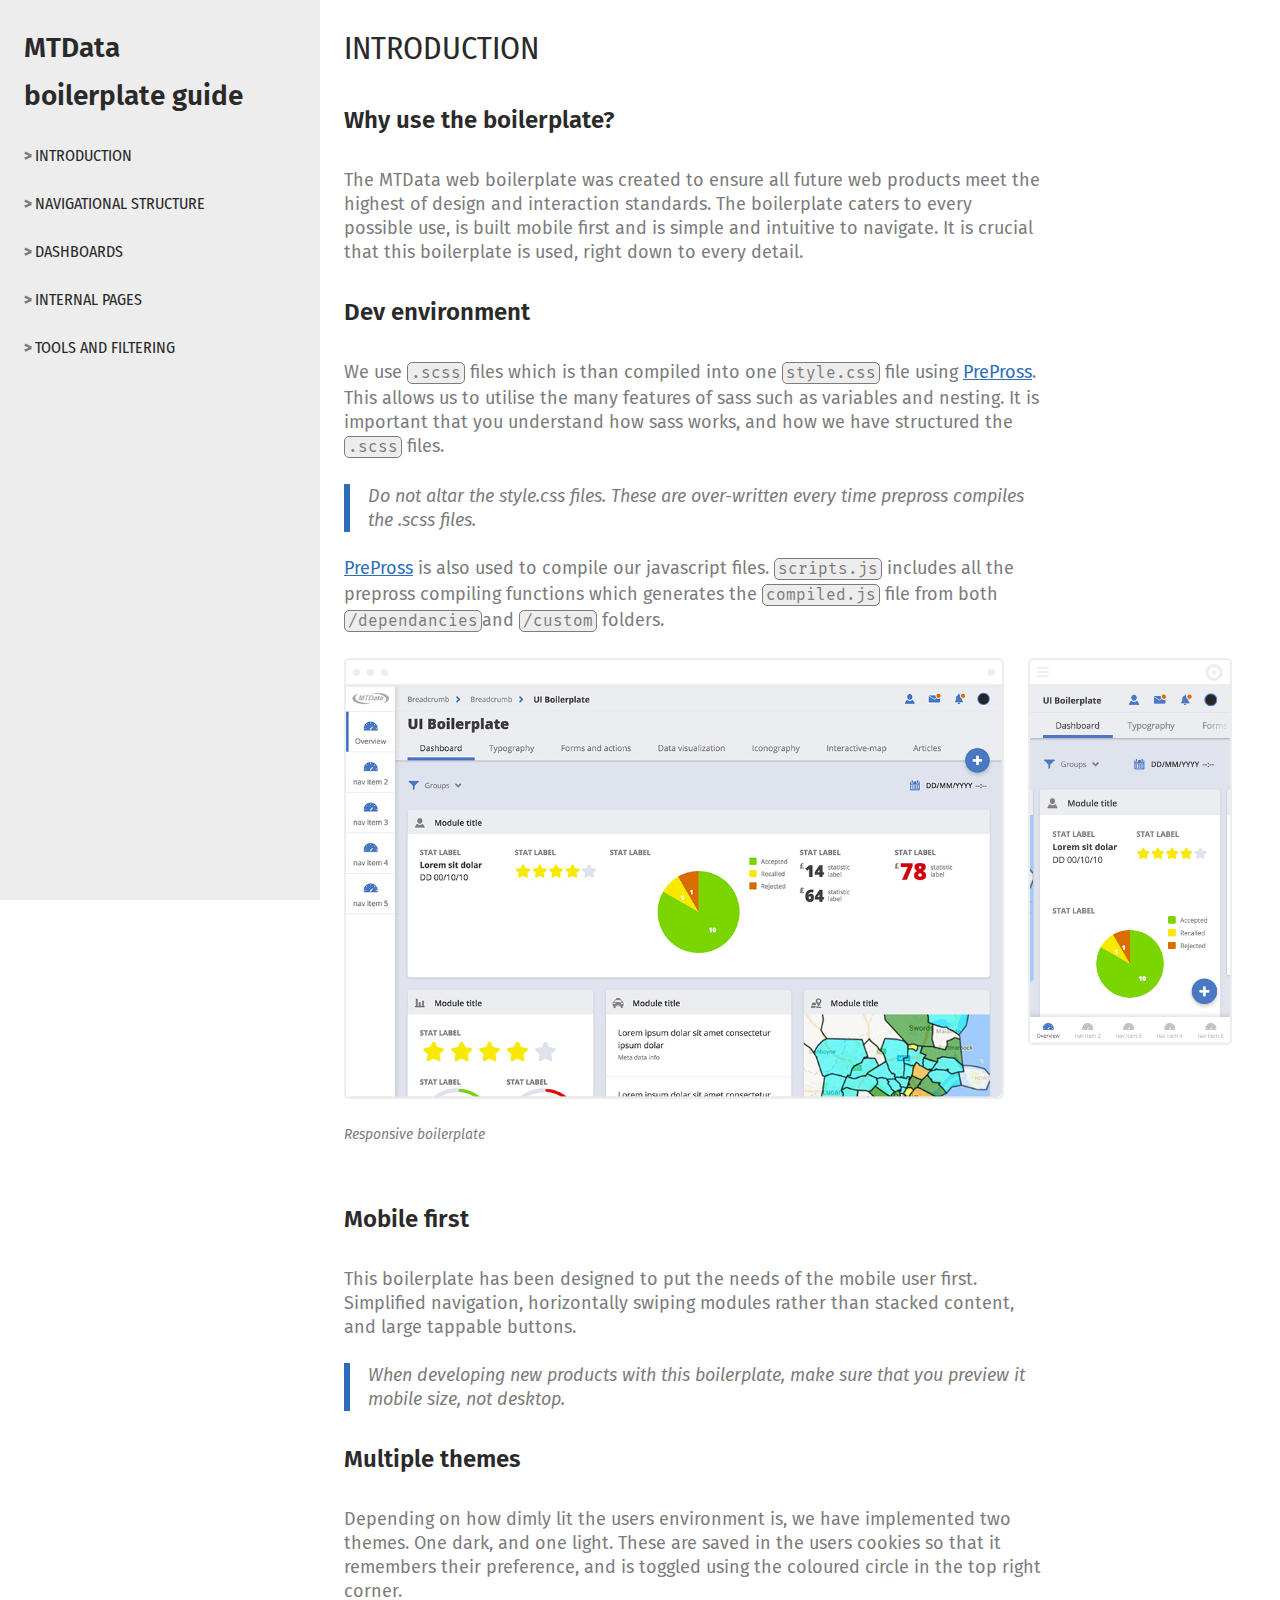
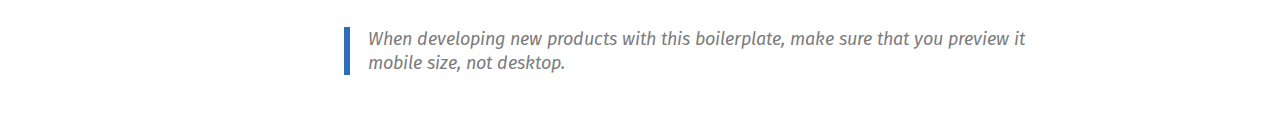
==== guide/index.html @ 8027a51e "added style guide" ====
<!DOCTYPE html>
<html lang="en">

<!--
_____________________________________________________________________________________________
  ______________    __________     ______          ______            www.toddpadwick.co.uk
 /\_____   _____\  /\    __   \   /\    __   \    /\    __  \
 \/_____/\   \ /   \ \   \ \   \  \ \   \ \    \  \ \   \ \   \
        \ \   \     \ \   \ \   \  \ \   \ \    \  \ \   \ \   \
         \ \   \     \ \   \_\   \  \ \   \_\   /   \ \   \ \  /
          \ \___\     \ \_________\  \ \_______/     \ \______/
           \/___/      \/_________/   \/______/       \______/
      _________     __________    ______         ___   __   ___   ___     ________     ___  __
     /\    __   \  /\    __   \  /\    __   \   /\  \ |  \ |  |  /\  \   /\   _   \   /\  \| |
     \ \   \__\  \ \ \   \__\  \ \ \   \ \    \ \ \  \|   \|  |  \ \  \  \ \  \ \__\  \ \    |
      \ \   \____/  \ \    __   \ \ \   \ \    \ \ \          |   \ \  \  \ \  \/ _/_  \ \    \_
       \ \   \__/    \ \   \ \   \ \ \   \_\   /  \ \         |    \ \  \  \ \  \_\  \  \ \  \\  \
        \ \___\       \ \___\ \___\ \ \_______/    \ \__^__^__|     \ \__\  \ \_______\  \ \__\ \__\
         \/___/        \/___/ /___/  \/______/      \__^__^__/       \___/   \/_______/   \/__/ /__/
          ___________________________________________________________________________________________
-->

	<head>
		<!-- META TAGS -->
		<meta http-equiv="Content-Type" content="text/html; charset=UTF-8" />
		<meta http-equiv="X-UA-Compatible" content="IE=7; IE=8; IE=9; IE=edge"/>
		<meta name="viewport" content="width=device-width, initial-scale=1.0, maximum-scale=1.0, user-scalable=no"/>
		<!-- END META TAGS -->

		<title>Guide: How to use the MTData web boilerplate</title>

		<!-- FONT LINKS-->
		<link href="https://fonts.googleapis.com/css?family=Fira+Mono|Fira+Sans+Condensed:500|Fira+Sans:400,400i,700" rel="stylesheet">

		<!-- END FONT LINKS-->

		<!-- CSS STYLESHEETS -->
		<link href="css/style.css" rel="stylesheet" type="text/css" />
		<!-- END CSS STYLESHEETS -->


		<!-- JAVASCRIPT -->
	</head>

	<body>
		<div class="sidenav">
			<h1>MTData boilerplate&nbsp;guide</h1>
			<ul class="nav">
				<li>
					<a href="#introduction"></a>
				</li>
				<li>
					<a href="#navigational-structure"></a>
				</li>
				<li>
					<a href="#dashboards"></a>
				</li>
				<li>
					<a href="#internal-pages"></a>
				</li>
				<li>
					<a href="#tools-and-filtering"></a>
				</li>
			</ul>
		</div><!-- sidenav -->
		<div class="content">

			<h2>Introduction</h2>
			<h3>Why use the boilerplate?</h3>
			<p>
				The MTData web boilerplate was created to ensure all future web products meet the highest of design and interaction standards. The boilerplate caters to every possible use, is built mobile first and is simple and intuitive to navigate. It is crucial that this boilerplate is used, right down to every detail.
			</p>
			<h3>
				Dev environment
			</h3>
			<p>
				We use <span class="code">.scss</span> files which is than compiled into one <span class="code">style.css</span> file using <a href="https://prepros.io/">PrePross</a>. This allows us to utilise the many features of sass such as variables and nesting. It is important that you understand how sass works, and how we have structured the <span class="code">.scss</span> files. 
			</p>
			<p class="important">
				Do not altar the style.css files. These are over-written every time prepross compiles the .scss files. 
			</p>
			<p>
				<a href="https://prepros.io/">PrePross</a> is also used to compile our javascript files. <span class="code">scripts.js</span> includes all the prepross compiling functions which generates the <span class="code">compiled.js</span> file from both <span class="code">/dependancies</span>and <span class="code">/custom</span> folders.
			</p>

			<div class="browsers">
				<div class="browser-ui">
					<img src="screens/dashboard-light-desktop.jpg" alt="">
				</div><!-- browser-ui -->
				<div class="browser-ui mobile">
					<img src="screens/dashboard-light-mobile.jpg" alt="">
				</div><!-- browser-ui -->
				<p class="small">Responsive boilerplate</p>
			</div><!-- browsers -->

			<h3>Mobile first</h3>
			<p>
				This boilerplate has been designed to put the needs of the mobile user first. Simplified navigation, horizontally swiping modules rather than stacked content, and large tappable buttons.
			</p>
			<p class="important">
				When developing new products with this boilerplate, make sure that you preview it mobile size, not desktop.
			</p>


			<h3>Multiple themes</h3>
			<p>
				Depending on how dimly lit the users environment is, we have implemented two themes. One dark, and one light. These are saved in the users cookies so that it remembers their preference, and is toggled using the coloured circle in the top right corner.
			</p>
			<p class="important">
				When developing new products with this boilerplate, make sure that you preview it mobile size, not desktop.
			</p>


			
		</div><!-- content -->
	</body>
	<!-- JAVASCRIPT -->
	<!-- JAVASCRIPT -->
		<script src="js/jquery.min.js"></script>
		<script src="js/hashchange.js"></script>
		<script src="js/main.js"></script>
	<!-- JAVASCRIPT -->

</html>
---- guide/css/style.css ----
@charset "UTF-8";a,abbr,acronym,address,applet,article,aside,audio,b,big,blockquote,body,canvas,caption,center,cite,code,dd,del,details,dfn,div,dl,dt,em,embed,fieldset,figcaption,figure,footer,form,h1,h2,h3,h4,h5,h6,header,hgroup,html,i,iframe,img,ins,kbd,label,legend,li,mark,menu,nav,object,ol,output,p,pre,q,ruby,s,samp,section,small,span,strike,strong,sub,summary,sup,table,tbody,td,tfoot,th,thead,time,tr,tt,u,ul,var,video{margin:0;padding:0;border:0;font-size:100%;font:inherit;vertical-align:baseline}article,aside,details,figcaption,figure,footer,header,hgroup,menu,nav,section{display:block}body{line-height:1}ol,ul{list-style:none}blockquote,q{quotes:none}blockquote:after,blockquote:before,q:after,q:before{content:'';content:none}table{border-collapse:collapse;border-spacing:0}*{-webkit-box-sizing:border-box;-moz-box-sizing:border-box;box-sizing:border-box}a,a:link{text-decoration:none}*,body,html{font-family:"Fira Sans", sans-serif}p{font-size:18px;line-height:24px;color:#7C7C7C;font-weight:400;margin:0 0 24px 0}p.small{font-size:14px;line-height:24px;font-style:italic}p strong{font-weight:bolder}h3{font-size:24px;line-height:48px;color:#2A2A2A;font-weight:600;margin:0 0 24px 0}h2{font-family:"Fira Sans Condensed", sans-serif;font-size:32px;line-height:48px;text-transform:uppercase;color:#2A2A2A;margin:0 0 24px 0}h1{font-size:28px;line-height:48px;color:#2A2A2A;margin:0 0 24px 0;font-weight:600}h1,h2,h3,h4,p{max-width:700px}a:link{text-decoration:none;color:inherit}.important{display:block;padding:0 0 0 24px;font-style:italic;position:relative}.important:before{position:absolute;left:0;top:0;bottom:0;width:6px;height:100%;display:block;content:"";background-color:#2C6EBB}.code{font-family:"Fira Mono", monospace!important;font-style:regular;background-color:#EDEDED;border:1px solid #7C7C7C;border-radius:5px;font-size:16px}span.code{display:inline-block;padding:0 3px;line-height:20px;margin:2px 0}p.code{display:block;padding:12px}p a:link{font-weight:400;text-decoration:underline;color:#2C6EBB}a.linkTo{font-weight:600;text-decoration:underline;color:#2C6EBB;line-height:48px}.browsers{margin:0 0 24px 0}.browsers:after{content:"";display:table;clear:both}.browser-ui{float:left;border:2px solid #EDEDED;width:calc(75% - 24px);display:block;padding-top:24px;border-radius:5px;position:relative;margin:0 24px 24px 0}.browser-ui img{width:100%;display:block;border-top:2px solid #EDEDED;border-bottom-left-radius:5px;border-bottom-right-radius:5px}.browser-ui:before{position:absolute;top:0;left:6px;content:"• • •";font-size:24px;line-height:24px;font-weight:900;color:#EDEDED;display:inline-block}.browser-ui:after{position:absolute;top:0;right:6px;content:"•";font-size:24px;line-height:24px;font-weight:900;color:#EDEDED;display:inline-block}.browser-ui.mobile{width:calc(25% - 24px)}.browser-ui.mobile:before{content:"≡"}.browser-ui.mobile:after{content:"⊙"}ul.nav{list-style-type:none}ul.nav li{font-family:"Fira Sans Condensed", sans-serif;font-weight:400;text-transform:uppercase;color:#2A2A2A;line-height:24px;margin:0 0 24px 0}ul.nav li:before{content:"> ";font-weight:900;color:#7C7C7C}ul.nav li ul{font-family:"Fira Sans", sans-serif;max-height:0px;transition:0.2s ease-in-out;overflow:hidden;opacity:0}ul.nav li ul li{font-weight:700;text-transform:none;color:#7C7C7C;margin-left:24px}ul.nav li ul li:before{display:none}ul.nav li.active{color:#2C6EBB}ul.nav li.active ul{max-height:999px;opacity:1}body{text-align:left;padding:0;margin:0}.sidenav{width:25%;background-color:#EDEDED;padding:24px;position:fixed;top:0;left:0;bottom:0;overflow-y:auto}.content{margin-left:25%;max-width:960px;padding:24px}
/*# sourceMappingURL=style.css.map */
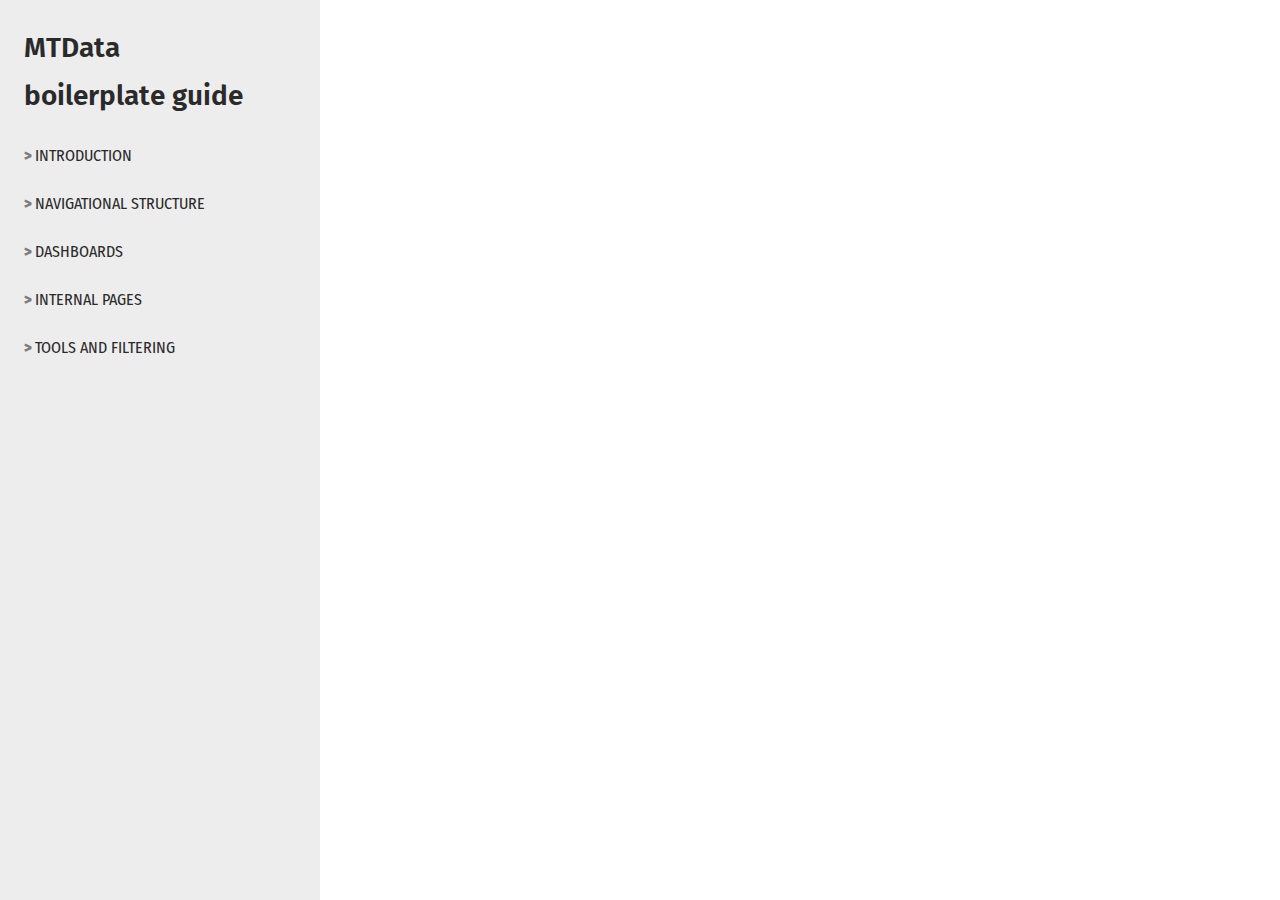
==== commit 4f0351d6: "updated  guide" ====
--- a/guide/index.html
+++ b/guide/index.html
@@ -27,7 +27,7 @@
 		<meta name="viewport" content="width=device-width, initial-scale=1.0, maximum-scale=1.0, user-scalable=no"/>
 		<!-- END META TAGS -->
 
-		<title>Guide: How to use the MTData web boilerplate</title>
+		<title>Guide: Using the MTData boilerplate</title>
 
 		<!-- FONT LINKS-->
 		<link href="https://fonts.googleapis.com/css?family=Fira+Mono|Fira+Sans+Condensed:500|Fira+Sans:400,400i,700" rel="stylesheet">
@@ -48,76 +48,34 @@
 			<ul class="nav">
 				<li>
 					<a href="#introduction"></a>
+					<ul></ul>
 				</li>
 				<li>
 					<a href="#navigational-structure"></a>
+					<ul></ul>
 				</li>
 				<li>
 					<a href="#dashboards"></a>
+					<ul></ul>
 				</li>
 				<li>
 					<a href="#internal-pages"></a>
+					<ul></ul>
 				</li>
 				<li>
 					<a href="#tools-and-filtering"></a>
+					<ul></ul>
 				</li>
 			</ul>
 		</div><!-- sidenav -->
 		<div class="content">
 
-			<h2>Introduction</h2>
-			<h3>Why use the boilerplate?</h3>
-			<p>
-				The MTData web boilerplate was created to ensure all future web products meet the highest of design and interaction standards. The boilerplate caters to every possible use, is built mobile first and is simple and intuitive to navigate. It is crucial that this boilerplate is used, right down to every detail.
-			</p>
-			<h3>
-				Dev environment
-			</h3>
-			<p>
-				We use <span class="code">.scss</span> files which is than compiled into one <span class="code">style.css</span> file using <a href="https://prepros.io/">PrePross</a>. This allows us to utilise the many features of sass such as variables and nesting. It is important that you understand how sass works, and how we have structured the <span class="code">.scss</span> files. 
-			</p>
-			<p class="important">
-				Do not altar the style.css files. These are over-written every time prepross compiles the .scss files. 
-			</p>
-			<p>
-				<a href="https://prepros.io/">PrePross</a> is also used to compile our javascript files. <span class="code">scripts.js</span> includes all the prepross compiling functions which generates the <span class="code">compiled.js</span> file from both <span class="code">/dependancies</span>and <span class="code">/custom</span> folders.
-			</p>
-
-			<div class="browsers">
-				<div class="browser-ui">
-					<img src="screens/dashboard-light-desktop.jpg" alt="">
-				</div><!-- browser-ui -->
-				<div class="browser-ui mobile">
-					<img src="screens/dashboard-light-mobile.jpg" alt="">
-				</div><!-- browser-ui -->
-				<p class="small">Responsive boilerplate</p>
-			</div><!-- browsers -->
-
-			<h3>Mobile first</h3>
-			<p>
-				This boilerplate has been designed to put the needs of the mobile user first. Simplified navigation, horizontally swiping modules rather than stacked content, and large tappable buttons.
-			</p>
-			<p class="important">
-				When developing new products with this boilerplate, make sure that you preview it mobile size, not desktop.
-			</p>
-
-
-			<h3>Multiple themes</h3>
-			<p>
-				Depending on how dimly lit the users environment is, we have implemented two themes. One dark, and one light. These are saved in the users cookies so that it remembers their preference, and is toggled using the coloured circle in the top right corner.
-			</p>
-			<p class="important">
-				When developing new products with this boilerplate, make sure that you preview it mobile size, not desktop.
-			</p>
-
-
-			
 		</div><!-- content -->
 	</body>
 	<!-- JAVASCRIPT -->
 	<!-- JAVASCRIPT -->
 		<script src="js/jquery.min.js"></script>
-		<script src="js/hashchange.js"></script>
+		<script src="js/jquery.hashchange.js"></script>
 		<script src="js/main.js"></script>
 	<!-- JAVASCRIPT -->
 
--- a/guide/css/style.css
+++ b/guide/css/style.css
@@ -1,2 +1,2 @@
-@charset "UTF-8";a,abbr,acronym,address,applet,article,aside,audio,b,big,blockquote,body,canvas,caption,center,cite,code,dd,del,details,dfn,div,dl,dt,em,embed,fieldset,figcaption,figure,footer,form,h1,h2,h3,h4,h5,h6,header,hgroup,html,i,iframe,img,ins,kbd,label,legend,li,mark,menu,nav,object,ol,output,p,pre,q,ruby,s,samp,section,small,span,strike,strong,sub,summary,sup,table,tbody,td,tfoot,th,thead,time,tr,tt,u,ul,var,video{margin:0;padding:0;border:0;font-size:100%;font:inherit;vertical-align:baseline}article,aside,details,figcaption,figure,footer,header,hgroup,menu,nav,section{display:block}body{line-height:1}ol,ul{list-style:none}blockquote,q{quotes:none}blockquote:after,blockquote:before,q:after,q:before{content:'';content:none}table{border-collapse:collapse;border-spacing:0}*{-webkit-box-sizing:border-box;-moz-box-sizing:border-box;box-sizing:border-box}a,a:link{text-decoration:none}*,body,html{font-family:"Fira Sans", sans-serif}p{font-size:18px;line-height:24px;color:#7C7C7C;font-weight:400;margin:0 0 24px 0}p.small{font-size:14px;line-height:24px;font-style:italic}p strong{font-weight:bolder}h3{font-size:24px;line-height:48px;color:#2A2A2A;font-weight:600;margin:0 0 24px 0}h2{font-family:"Fira Sans Condensed", sans-serif;font-size:32px;line-height:48px;text-transform:uppercase;color:#2A2A2A;margin:0 0 24px 0}h1{font-size:28px;line-height:48px;color:#2A2A2A;margin:0 0 24px 0;font-weight:600}h1,h2,h3,h4,p{max-width:700px}a:link{text-decoration:none;color:inherit}.important{display:block;padding:0 0 0 24px;font-style:italic;position:relative}.important:before{position:absolute;left:0;top:0;bottom:0;width:6px;height:100%;display:block;content:"";background-color:#2C6EBB}.code{font-family:"Fira Mono", monospace!important;font-style:regular;background-color:#EDEDED;border:1px solid #7C7C7C;border-radius:5px;font-size:16px}span.code{display:inline-block;padding:0 3px;line-height:20px;margin:2px 0}p.code{display:block;padding:12px}p a:link{font-weight:400;text-decoration:underline;color:#2C6EBB}a.linkTo{font-weight:600;text-decoration:underline;color:#2C6EBB;line-height:48px}.browsers{margin:0 0 24px 0}.browsers:after{content:"";display:table;clear:both}.browser-ui{float:left;border:2px solid #EDEDED;width:calc(75% - 24px);display:block;padding-top:24px;border-radius:5px;position:relative;margin:0 24px 24px 0}.browser-ui img{width:100%;display:block;border-top:2px solid #EDEDED;border-bottom-left-radius:5px;border-bottom-right-radius:5px}.browser-ui:before{position:absolute;top:0;left:6px;content:"• • •";font-size:24px;line-height:24px;font-weight:900;color:#EDEDED;display:inline-block}.browser-ui:after{position:absolute;top:0;right:6px;content:"•";font-size:24px;line-height:24px;font-weight:900;color:#EDEDED;display:inline-block}.browser-ui.mobile{width:calc(25% - 24px)}.browser-ui.mobile:before{content:"≡"}.browser-ui.mobile:after{content:"⊙"}ul.nav{list-style-type:none}ul.nav li{font-family:"Fira Sans Condensed", sans-serif;font-weight:400;text-transform:uppercase;color:#2A2A2A;line-height:24px;margin:0 0 24px 0}ul.nav li:before{content:"> ";font-weight:900;color:#7C7C7C}ul.nav li ul{font-family:"Fira Sans", sans-serif;max-height:0px;transition:0.2s ease-in-out;overflow:hidden;opacity:0}ul.nav li ul li{font-weight:700;text-transform:none;color:#7C7C7C;margin-left:24px}ul.nav li ul li:before{display:none}ul.nav li.active{color:#2C6EBB}ul.nav li.active ul{max-height:999px;opacity:1}body{text-align:left;padding:0;margin:0}.sidenav{width:25%;background-color:#EDEDED;padding:24px;position:fixed;top:0;left:0;bottom:0;overflow-y:auto}.content{margin-left:25%;max-width:960px;padding:24px}
+@charset "UTF-8";a,abbr,acronym,address,applet,article,aside,audio,b,big,blockquote,body,canvas,caption,center,cite,code,dd,del,details,dfn,div,dl,dt,em,embed,fieldset,figcaption,figure,footer,form,h1,h2,h3,h4,h5,h6,header,hgroup,html,i,iframe,img,ins,kbd,label,legend,li,mark,menu,nav,object,ol,output,p,pre,q,ruby,s,samp,section,small,span,strike,strong,sub,summary,sup,table,tbody,td,tfoot,th,thead,time,tr,tt,u,ul,var,video{margin:0;padding:0;border:0;font-size:100%;font:inherit;vertical-align:baseline}article,aside,details,figcaption,figure,footer,header,hgroup,menu,nav,section{display:block}body{line-height:1}ol,ul{list-style:none}blockquote,q{quotes:none}blockquote:after,blockquote:before,q:after,q:before{content:'';content:none}table{border-collapse:collapse;border-spacing:0}*{-webkit-box-sizing:border-box;-moz-box-sizing:border-box;box-sizing:border-box}a,a:link{text-decoration:none}*,body,html{font-family:"Fira Sans", sans-serif}p{font-size:18px;line-height:24px;color:#7C7C7C;font-weight:400;margin:0 0 24px 0}p.small{font-size:14px;line-height:24px;font-style:italic}p strong{font-weight:bolder}h3{font-size:24px;line-height:48px;color:#2A2A2A;font-weight:600;margin:0 0 24px 0}h2{font-family:"Fira Sans Condensed", sans-serif;font-size:32px;line-height:48px;text-transform:uppercase;color:#2A2A2A;margin:0 0 24px 0}h1{font-size:28px;line-height:48px;color:#2A2A2A;margin:0 0 24px 0;font-weight:600}h1,h2,h3,h4,p{max-width:700px}a:link{text-decoration:none;color:inherit}.important{display:block;padding:0 0 0 24px;font-style:italic;position:relative}.important:before{position:absolute;left:0;top:0;bottom:0;width:6px;height:100%;display:block;content:"";background-color:#2C6EBB}.code{font-family:"Fira Mono", monospace!important;font-style:regular;background-color:#EDEDED;border:1px solid #7C7C7C;border-radius:5px;font-size:16px}span.code{display:inline-block;padding:0 3px;line-height:20px;margin:2px 0}p.code{display:block;padding:12px}p a:link{font-weight:400;text-decoration:underline;color:#2C6EBB}a.linkTo{font-weight:600;text-decoration:underline;color:#2C6EBB;line-height:48px}.browsers{margin:0 0 24px 0}.browsers:after{content:"";display:table;clear:both}.browser-ui{float:left;border:2px solid #EDEDED;width:calc(75% - 24px);display:block;padding-top:24px;border-radius:5px;position:relative;margin:0 24px 24px 0}.browser-ui img{width:100%;display:block;border-top:2px solid #EDEDED;border-bottom-left-radius:5px;border-bottom-right-radius:5px}.browser-ui:before{position:absolute;top:0;left:6px;content:"• • •";font-size:24px;line-height:24px;font-weight:900;color:#EDEDED;display:inline-block}.browser-ui:after{position:absolute;top:0;right:6px;content:"•";font-size:24px;line-height:24px;font-weight:900;color:#EDEDED;display:inline-block}.browser-ui.mobile{width:calc(25% - 24px)}.browser-ui.mobile:before{content:"≡"}.browser-ui.mobile:after{content:"⊙"}ul.nav{list-style-type:none}ul.nav li{font-family:"Fira Sans Condensed", sans-serif;font-weight:400;text-transform:uppercase;color:#2A2A2A;line-height:24px;margin:0 0 24px 0}ul.nav li:before{content:"> ";font-weight:900;color:#7C7C7C}ul.nav li ul{font-family:"Fira Sans", sans-serif;max-height:0px;transition:0.2s ease-in-out}ul.nav li ul li{font-weight:700;text-transform:none;color:#7C7C7C;margin-left:24px}ul.nav li ul li:before{display:none}ul.nav li.active{color:#2C6EBB}ul.nav li.active ul{max-height:999px;opacity:1}body{text-align:left;padding:0;margin:0}.sidenav{width:25%;background-color:#EDEDED;padding:24px;position:fixed;top:0;left:0;bottom:0;overflow-y:auto}.content{margin-left:25%;max-width:960px;padding:24px}
 /*# sourceMappingURL=style.css.map */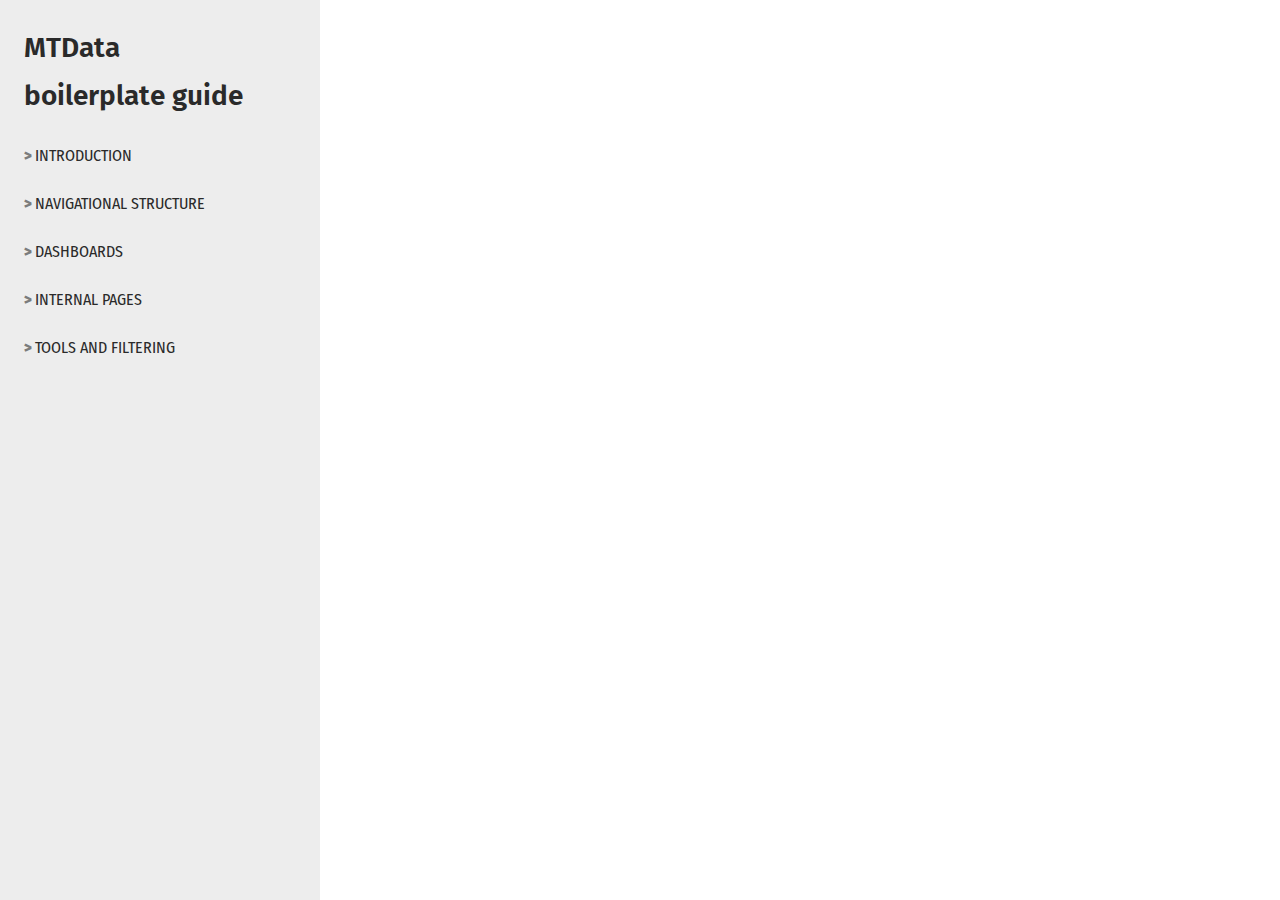
==== commit 1c2797ee: "navigation section" ====
--- a/guide/index.html
+++ b/guide/index.html
@@ -70,6 +70,53 @@
 		</div><!-- sidenav -->
 		<div class="content">
 
+			<h2>Introduction</h2>
+			<h3>Why use the boilerplate?</h3>
+			<p>
+				The MTData web boilerplate was created to ensure all future web products meet the highest of design and interaction standards. The boilerplate caters to every possible use, is built mobile first and is simple and intuitive to navigate. It is crucial that this boilerplate is used, right down to every detail.
+			</p>
+			<h3>
+				Dev environment
+			</h3>
+			<p>
+				We use <span class="code">.scss</span> files which is than compiled into one <span class="code">style.css</span> file using <a href="https://prepros.io/">PrePross</a>. This allows us to utilise the many features of sass such as variables and nesting. It is important that you understand how sass works, and how we have structured the <span class="code">.scss</span> files. 
+			</p>
+			<p class="important">
+				Do not altar the style.css files. These are over-written every time prepross compiles the .scss files. 
+			</p>
+			<p>
+				<a href="https://prepros.io/">PrePross</a> is also used to compile our javascript files. <span class="code">scripts.js</span> includes all the prepross compiling functions which generates the <span class="code">compiled.js</span> file from both <span class="code">/dependancies</span>and <span class="code">/custom</span> folders.
+			</p>
+
+			<div class="browsers">
+				<div class="browser-ui">
+					<img src="screens/dashboard-light-desktop.jpg" alt="">
+				</div><!-- browser-ui -->
+				<div class="browser-ui mobile">
+					<img src="screens/dashboard-light-mobile.jpg" alt="">
+				</div><!-- browser-ui -->
+				<p class="small">Responsive boilerplate</p>
+			</div><!-- browsers -->
+
+			<h3>Mobile first</h3>
+			<p>
+				This boilerplate has been designed to put the needs of the mobile user first. Simplified navigation, horizontally swiping modules rather than stacked content, and large tappable buttons.
+			</p>
+			<p class="important">
+				When developing new products with this boilerplate, make sure that you preview it mobile size, not desktop.
+			</p>
+
+
+			<h3>Multiple themes</h3>
+			<p>
+				Depending on how dimly lit the users environment is, we have implemented two themes. One dark, and one light. These are saved in the users cookies so that it remembers their preference, and is toggled using the coloured circle in the top right corner.
+			</p>
+			<p class="important">
+				When developing new products with this boilerplate, make sure that you preview it mobile size, not desktop.
+			</p>
+
+
+			
 		</div><!-- content -->
 	</body>
 	<!-- JAVASCRIPT -->
